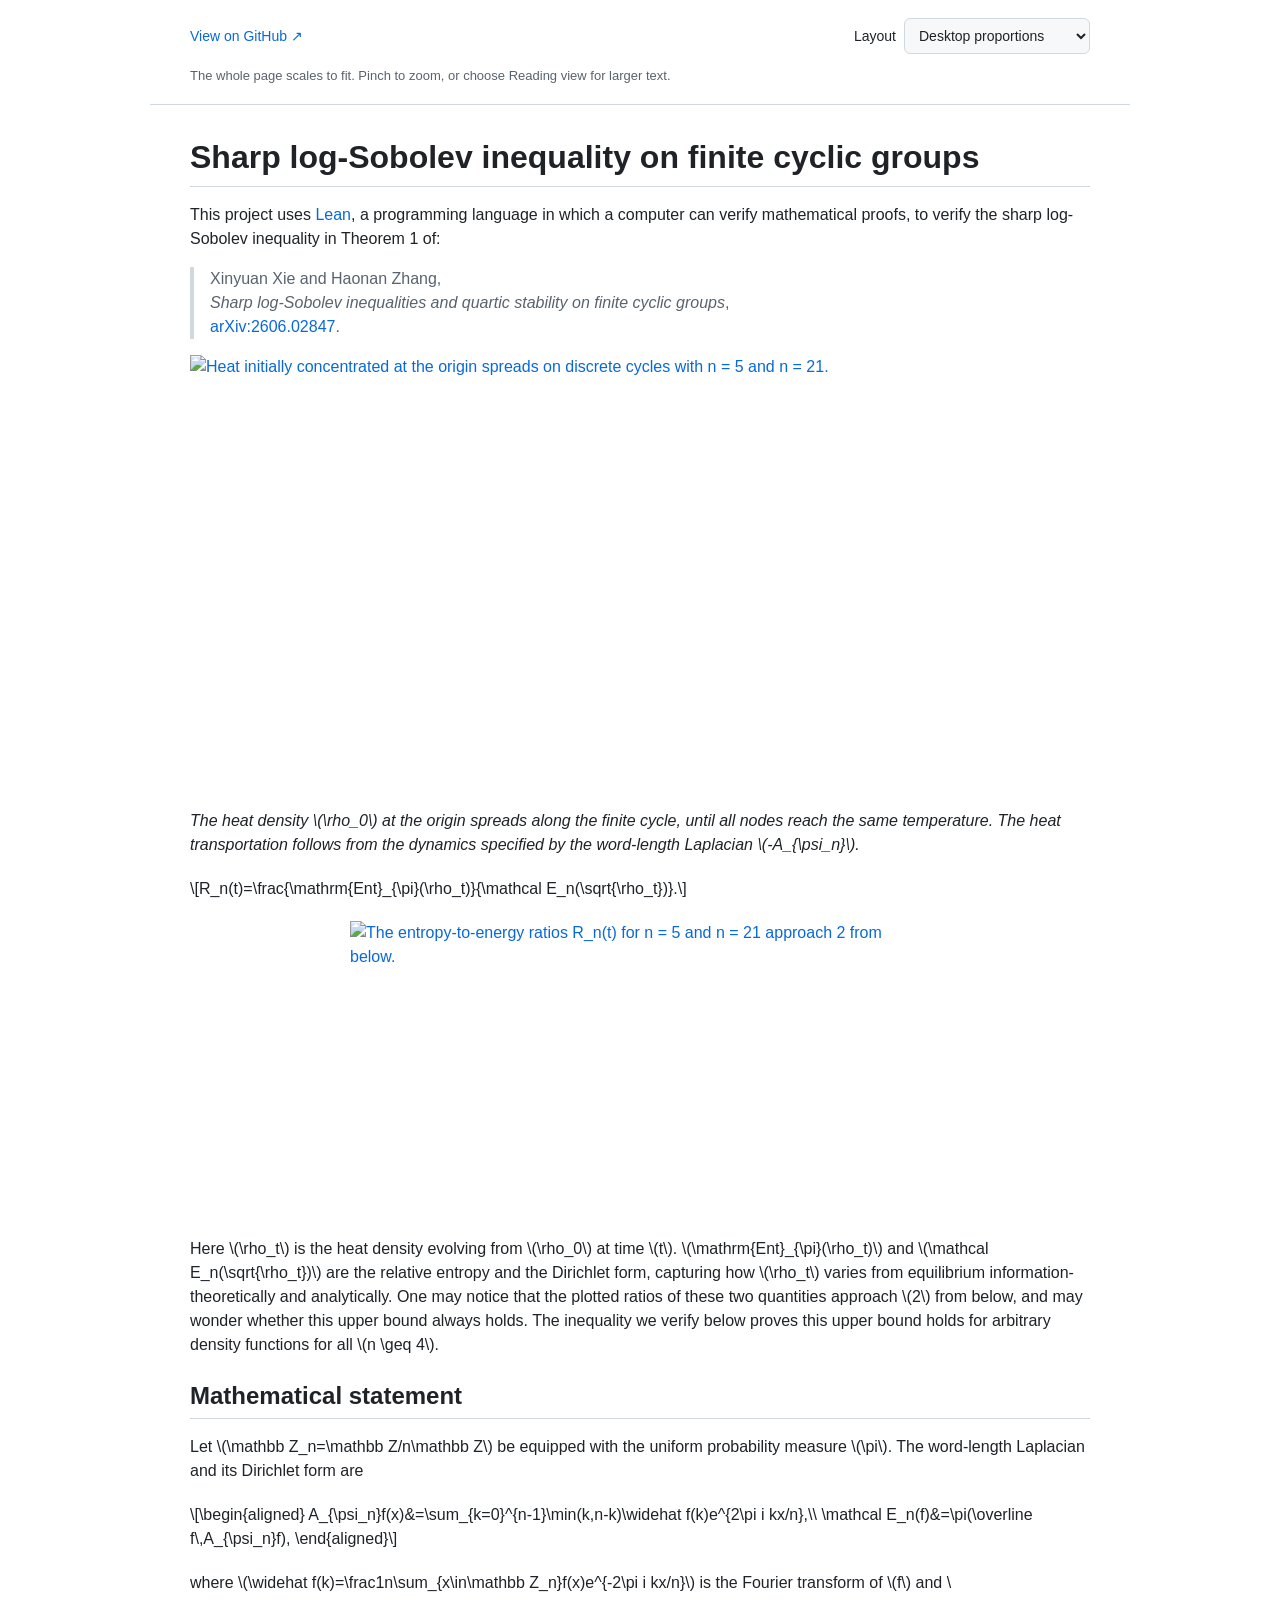
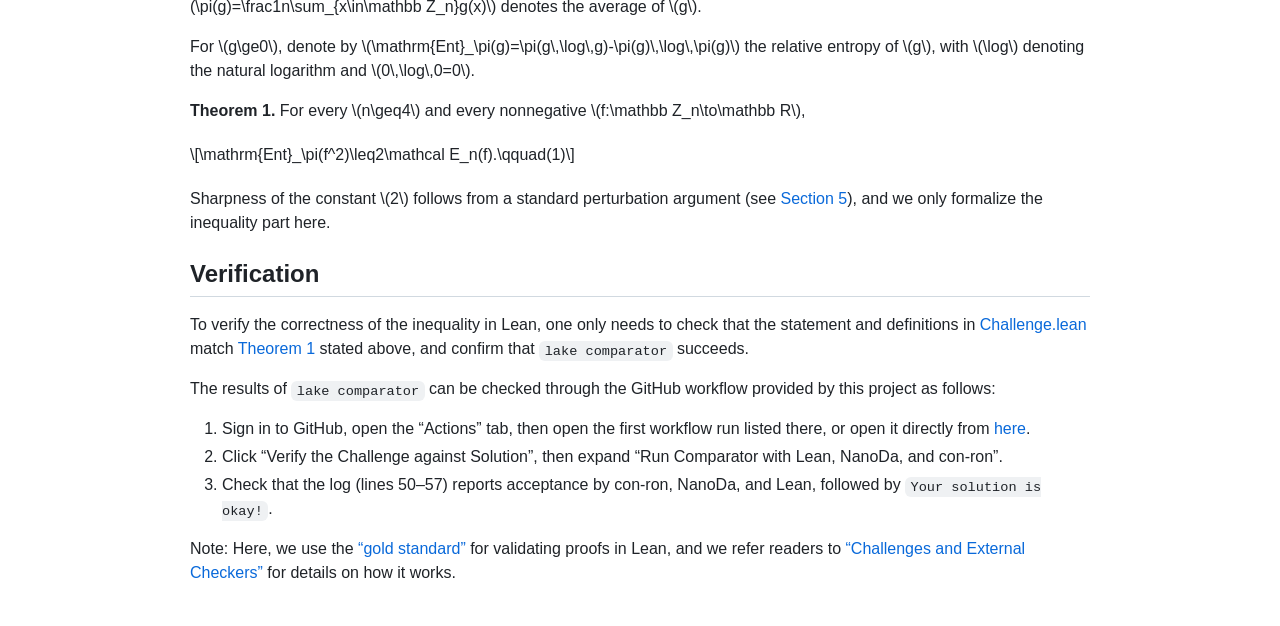
==== site/overview/index.html @ 0bfdbd58 "Add proportional project overview for GitHub Pages" ====
<!doctype html>
<html lang="en">
<head>
  <meta charset="utf-8">
  <meta name="viewport" content="width=device-width, initial-scale=1">
  <meta name="description" content="A Lean verification of the sharp log-Sobolev inequality on finite cyclic groups, with animations of heat flow and entropy decay.">
  <title>Sharp log-Sobolev inequality on finite cyclic groups</title>
  <link rel="stylesheet" href="overview.css">
  <script>
    window.MathJax = {
      tex: { inlineMath: [['\\(', '\\)']], displayMath: [['\\[', '\\]']] },
      svg: { fontCache: 'global' }
    };
  </script>
  <script defer src="https://cdn.jsdelivr.net/npm/mathjax@3.2.2/es5/tex-svg.js"></script>
  <script defer src="layout.js"></script>
</head>
<body>
  <header class="toolbar">
    <a class="repository-link" href="https://github.com/XinyuanXie-hub/cyclic-lsi-new">View on GitHub <span aria-hidden="true">↗</span></a>
    <label class="layout-control" hidden>
      Layout
      <select id="layout" aria-describedby="layout-hint">
        <option value="proportional">Desktop proportions</option>
        <option value="reading">Reading view</option>
      </select>
    </label>
    <p id="layout-hint" class="layout-hint" hidden>The whole page scales to fit. Pinch to zoom, or choose Reading view for larger text.</p>
  </header>

  <main id="page-frame" class="page-frame">
    <article id="readme" class="readme">
      <h1>Sharp log-Sobolev inequality on finite cyclic groups</h1>

      <p>This project uses <a href="https://lean-lang.org/">Lean</a>, a programming language in which a computer can verify mathematical proofs, to verify the sharp log-Sobolev inequality in Theorem 1 of:</p>

      <blockquote>
        <p>Xinyuan Xie and Haonan Zhang,<br>
          <em>Sharp log-Sobolev inequalities and quartic stability on finite cyclic groups</em>,<br>
          <a href="https://arxiv.org/abs/2606.02847">arXiv:2606.02847</a>.</p>
      </blockquote>

      <figure class="cycles">
        <a href="https://raw.githubusercontent.com/XinyuanXie-hub/cyclic-lsi-new/main/assets/word-length-semigroup.png">
          <img src="https://raw.githubusercontent.com/XinyuanXie-hub/cyclic-lsi-new/main/assets/word-length-semigroup.gif" width="2880" height="1400" alt="Heat initially concentrated at the origin spreads on discrete cycles with n = 5 and n = 21.">
        </a>
      </figure>

      <p><em>The heat density \(\rho_0\) at the origin spreads along the finite cycle, until all nodes reach the same temperature. The heat transportation follows from the dynamics specified by the word-length Laplacian \(-A_{\psi_n}\).</em></p>

      <div class="equation">
        \[R_n(t)=\frac{\mathrm{Ent}_{\pi}(\rho_t)}{\mathcal E_n(\sqrt{\rho_t})}.\]
      </div>

      <figure class="ratio">
        <a href="https://raw.githubusercontent.com/XinyuanXie-hub/cyclic-lsi-new/main/assets/entropy-energy-ratio.png">
          <img src="https://raw.githubusercontent.com/XinyuanXie-hub/cyclic-lsi-new/main/assets/entropy-energy-ratio.gif" width="2240" height="1160" alt="The entropy-to-energy ratios R_n(t) for n = 5 and n = 21 approach 2 from below.">
        </a>
      </figure>

      <p>Here \(\rho_t\) is the heat density evolving from \(\rho_0\) at time \(t\). \(\mathrm{Ent}_{\pi}(\rho_t)\) and \(\mathcal E_n(\sqrt{\rho_t})\) are the relative entropy and the Dirichlet form, capturing how \(\rho_t\) varies from equilibrium information-theoretically and analytically. One may notice that the plotted ratios of these two quantities approach \(2\) from below, and may wonder whether this upper bound always holds. The inequality we verify below proves this upper bound holds for arbitrary density functions for all \(n \geq 4\).</p>

      <h2>Mathematical statement</h2>

      <p>Let \(\mathbb Z_n=\mathbb Z/n\mathbb Z\) be equipped with the uniform probability measure \(\pi\). The word-length Laplacian and its Dirichlet form are</p>

      <div class="equation">
        \[\begin{aligned}
          A_{\psi_n}f(x)&amp;=\sum_{k=0}^{n-1}\min(k,n-k)\widehat f(k)e^{2\pi i kx/n},\\
          \mathcal E_n(f)&amp;=\pi(\overline f\,A_{\psi_n}f),
        \end{aligned}\]
      </div>

      <p>where \(\widehat f(k)=\frac1n\sum_{x\in\mathbb Z_n}f(x)e^{-2\pi i kx/n}\) is the Fourier transform of \(f\) and \(\pi(g)=\frac1n\sum_{x\in\mathbb Z_n}g(x)\) denotes the average of \(g\).</p>

      <p>For \(g\ge0\), denote by \(\mathrm{Ent}_\pi(g)=\pi(g\,\log\,g)-\pi(g)\,\log\,\pi(g)\) the relative entropy of \(g\), with \(\log\) denoting the natural logarithm and \(0\,\log\,0=0\).</p>

      <p id="theorem-1"><strong>Theorem 1.</strong> For every \(n\geq4\) and every nonnegative \(f:\mathbb Z_n\to\mathbb R\),</p>

      <div class="equation">
        \[\mathrm{Ent}_\pi(f^2)\leq2\mathcal E_n(f).\qquad(1)\]
      </div>

      <p>Sharpness of the constant \(2\) follows from a standard perturbation argument (see <a href="https://arxiv.org/html/2606.02847#S5">Section 5</a>), and we only formalize the inequality part here.</p>

      <h2>Verification</h2>

      <p>To verify the correctness of the inequality in Lean, one only needs to check that the statement and definitions in <a href="https://github.com/XinyuanXie-hub/cyclic-lsi-new/blob/main/Challenge.lean">Challenge.lean</a> match <a href="#theorem-1">Theorem 1</a> stated above, and confirm that <code>lake comparator</code> succeeds.</p>

      <p>The results of <code>lake comparator</code> can be checked through the GitHub workflow provided by this project as follows:</p>

      <ol>
        <li>Sign in to GitHub, open the “Actions” tab, then open the first workflow run listed there, or open it directly from <a href="../latest-run/">here</a>.</li>
        <li>Click “Verify the Challenge against Solution”, then expand “Run Comparator with Lean, NanoDa, and con-ron”.</li>
        <li>Check that the log (lines 50–57) reports acceptance by con-ron, NanoDa, and Lean, followed by <code>Your solution is okay!</code>.</li>
      </ol>

      <p>Note: Here, we use the <a href="https://lean-lang.org/doc/reference/latest/ValidatingProofs/#validating-comparator">“gold standard”</a> for validating proofs in Lean, and we refer readers to <a href="https://lean-lang.org/doc/reference/latest/Build-Tools-and-Distribution/Lake/#lake-comparator">“Challenges and External Checkers”</a> for details on how it works.</p>
    </article>
  </main>
</body>
</html>
---- site/overview/overview.css ----
:root {
  color-scheme: light;
  color: #1f2328;
  background: #fff;
  font-family: -apple-system, BlinkMacSystemFont, "Segoe UI", "Noto Sans", Helvetica, Arial, sans-serif;
  font-size: 16px;
  line-height: 1.5;
  -webkit-text-size-adjust: 100%;
  text-size-adjust: 100%;
}

* { box-sizing: border-box; }
body { margin: 0; }
[hidden] { display: none !important; }
a { color: #0969da; text-decoration: none; }
a:hover { text-decoration: underline; }
a:focus-visible, select:focus-visible { outline: 2px solid #0969da; outline-offset: 4px; }

.toolbar {
  display: flex;
  align-items: center;
  justify-content: space-between;
  flex-wrap: wrap;
  gap: 12px 20px;
  max-width: 980px;
  margin: 0 auto;
  padding: 18px 40px;
  border-bottom: 1px solid #d1d9e0;
  font-size: 14px;
}

.repository-link { font-weight: 500; }
.layout-control { display: flex; align-items: center; gap: 8px; }
select {
  min-height: 36px;
  max-width: 100%;
  padding: 6px 28px 6px 10px;
  border: 1px solid #d1d9e0;
  border-radius: 6px;
  color: inherit;
  background-color: #f6f8fa;
  font: inherit;
}
.layout-hint { flex-basis: 100%; margin: 0; color: #59636e; font-size: 13px; }

.page-frame { width: 100%; max-width: 980px; margin: 0 auto; }
.readme { width: 100%; padding: 32px 40px 40px; overflow-wrap: break-word; }
/* Clip the unscaled layout without creating an inner scroll container for anchors. */
html[data-layout="proportional"] .page-frame { overflow: clip; }
html[data-layout="proportional"] .readme {
  width: 980px;
  transform-origin: top left;
  transform: scale(var(--page-scale, 1));
}

h1, h2 { line-height: 1.25; font-weight: 600; padding-bottom: 0.3em; border-bottom: 1px solid #d1d9e0; }
h1 { margin: 0 0 16px; font-size: 32px; }
h2 { margin: 24px 0 16px; font-size: 24px; }
p, blockquote, figure, ol { margin: 0 0 16px; }
blockquote { padding: 0 1em; color: #59636e; border-left: 0.25em solid #d1d9e0; }
blockquote p { margin: 0; }
figure { margin-right: auto; margin-left: auto; }
figure a { display: block; }
figure img { display: block; width: 100%; height: auto; }
.cycles { width: 100%; }
.ratio { width: 64.444444%; }
.equation { margin: 20px 0; overflow-x: auto; overflow-y: hidden; }
ol { padding-left: 2em; }
li + li { margin-top: 4px; }
code { padding: 0.2em 0.4em; border-radius: 6px; background: #eff1f3; font: 85% ui-monospace, SFMono-Regular, Consolas, monospace; }
.readme > :last-child { margin-bottom: 0; }

@media (max-width: 600px) {
  .toolbar { padding: 12px 16px; }
  .readme { padding: 24px 16px 32px; }
  html[data-layout="proportional"] .readme { padding: 32px 40px 40px; }
  .layout-control { gap: 6px; }
  select { min-height: 44px; }
}

@media print {
  .toolbar { display: none; }
  html[data-layout="proportional"] .page-frame { height: auto !important; overflow: visible; }
  html[data-layout="proportional"] .readme { width: 100%; transform: none; }
  .readme { padding: 0; }
}
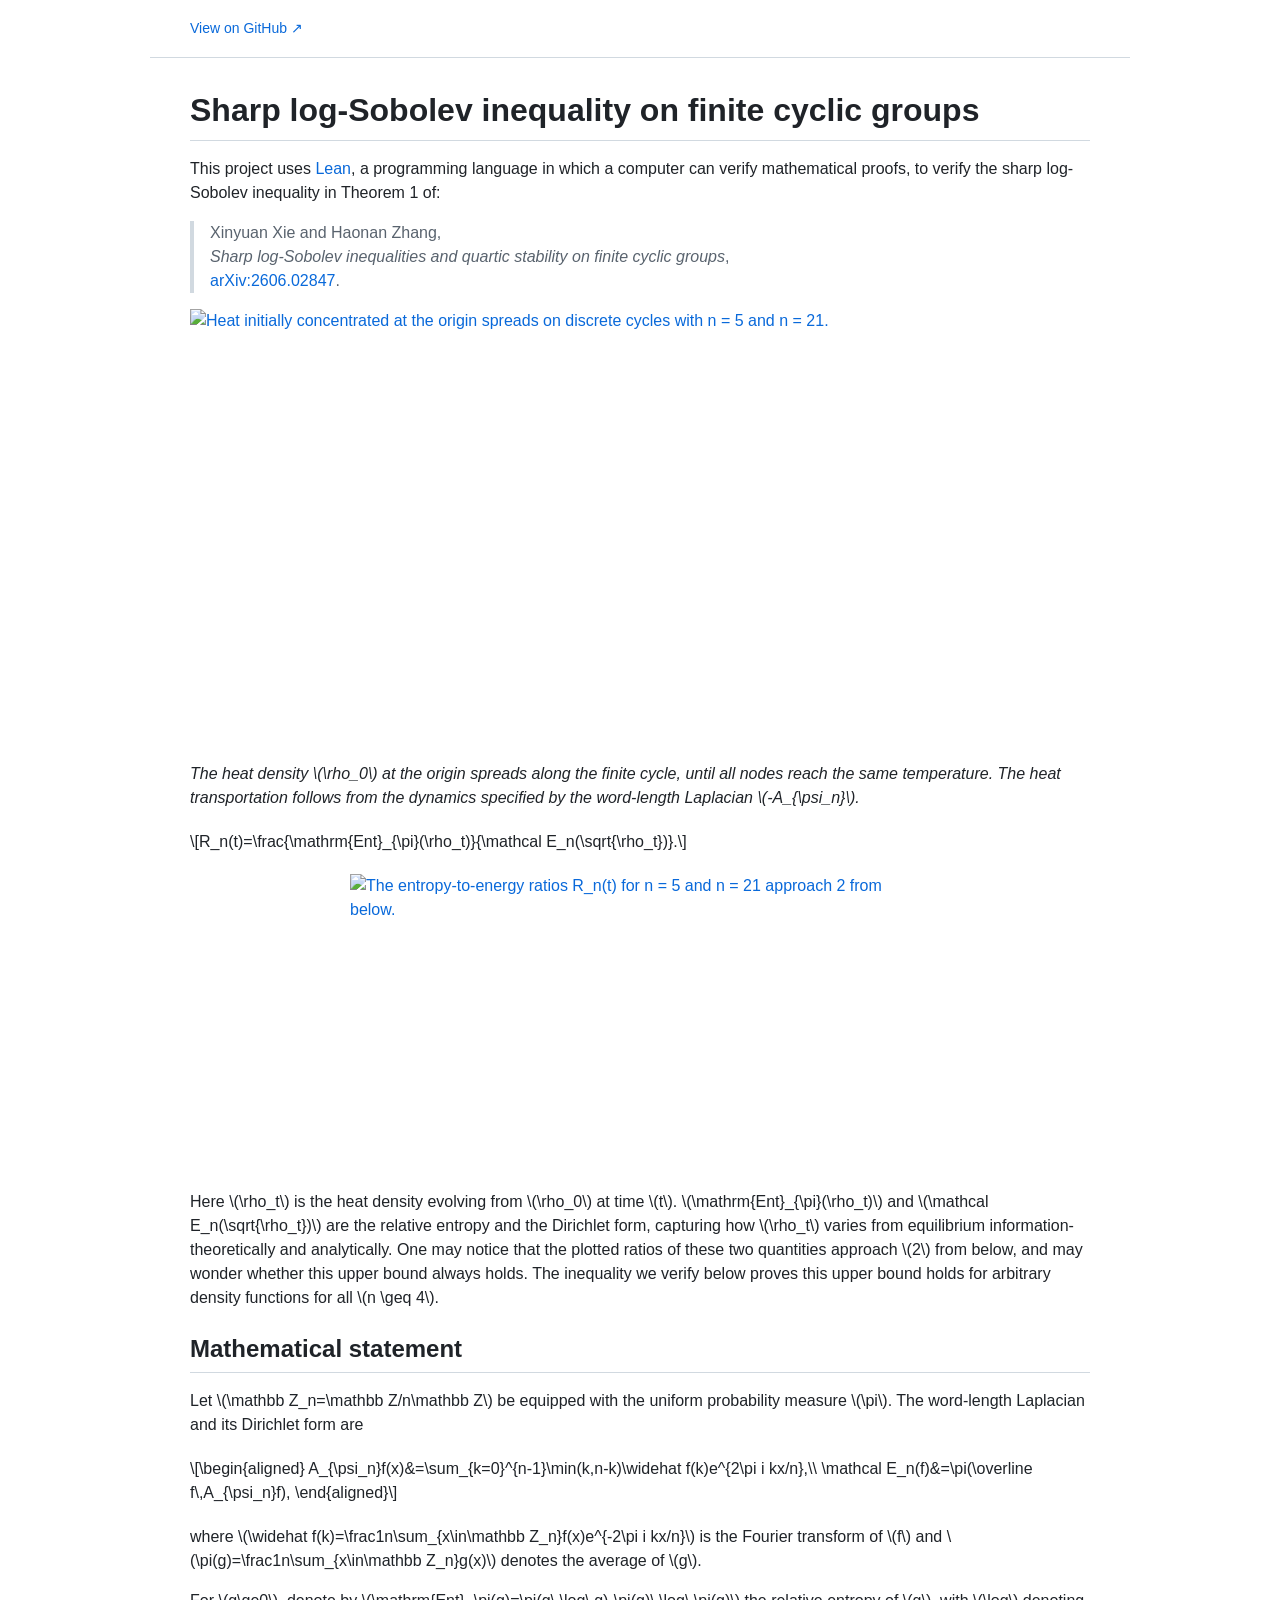
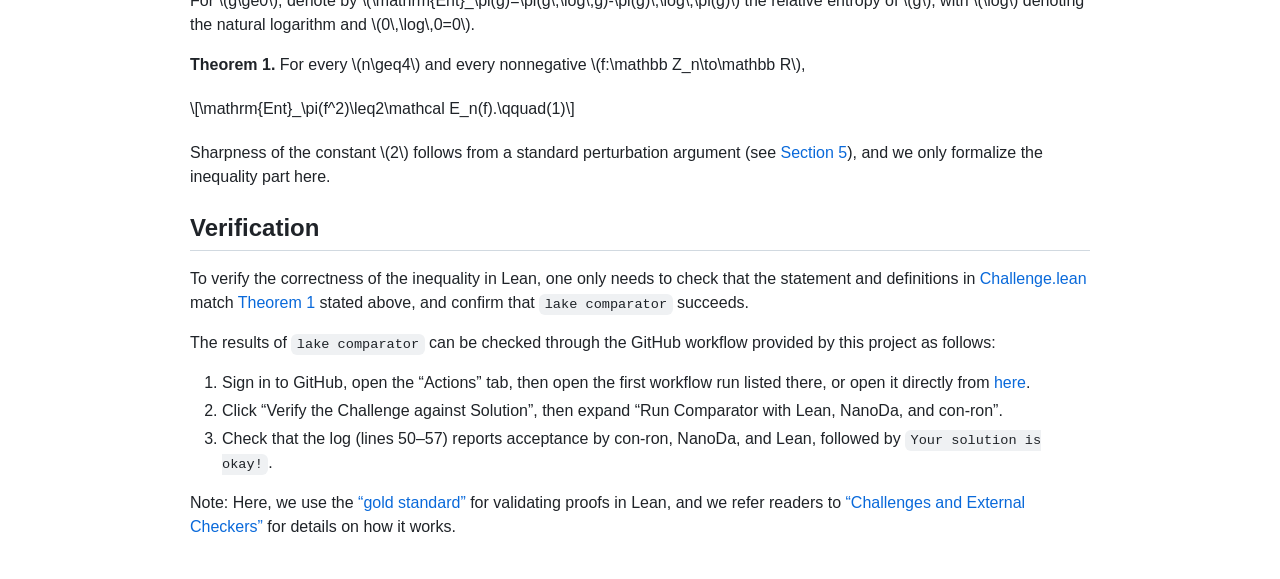
==== commit 1e292a16: "Simplify overview to a single proportional layout" ====
--- a/site/overview/index.html
+++ b/site/overview/index.html
@@ -13,19 +13,10 @@
     };
   </script>
   <script defer src="https://cdn.jsdelivr.net/npm/mathjax@3.2.2/es5/tex-svg.js"></script>
-  <script defer src="layout.js"></script>
 </head>
 <body>
   <header class="toolbar">
     <a class="repository-link" href="https://github.com/XinyuanXie-hub/cyclic-lsi-new">View on GitHub <span aria-hidden="true">↗</span></a>
-    <label class="layout-control" hidden>
-      Layout
-      <select id="layout" aria-describedby="layout-hint">
-        <option value="proportional">Desktop proportions</option>
-        <option value="reading">Reading view</option>
-      </select>
-    </label>
-    <p id="layout-hint" class="layout-hint" hidden>The whole page scales to fit. Pinch to zoom, or choose Reading view for larger text.</p>
   </header>
 
   <main id="page-frame" class="page-frame">
@@ -98,5 +89,17 @@
       <p>Note: Here, we use the <a href="https://lean-lang.org/doc/reference/latest/ValidatingProofs/#validating-comparator">“gold standard”</a> for validating proofs in Lean, and we refer readers to <a href="https://lean-lang.org/doc/reference/latest/Build-Tools-and-Distribution/Lake/#lake-comparator">“Challenges and External Checkers”</a> for details on how it works.</p>
     </article>
   </main>
+  <script>
+    const frame = document.getElementById('page-frame');
+    const page = document.getElementById('readme');
+    function fitPage() {
+      const scale = Math.min(1, frame.clientWidth / page.offsetWidth);
+      page.style.setProperty('--page-scale', scale);
+      frame.style.height = `${page.offsetHeight * scale}px`;
+    }
+    fitPage();
+    window.addEventListener('resize', fitPage);
+    new ResizeObserver(fitPage).observe(page);
+  </script>
 </body>
 </html>
--- a/site/overview/overview.css
+++ b/site/overview/overview.css
@@ -11,17 +11,11 @@
 
 * { box-sizing: border-box; }
 body { margin: 0; }
-[hidden] { display: none !important; }
 a { color: #0969da; text-decoration: none; }
 a:hover { text-decoration: underline; }
-a:focus-visible, select:focus-visible { outline: 2px solid #0969da; outline-offset: 4px; }
+a:focus-visible { outline: 2px solid #0969da; outline-offset: 4px; }
 
 .toolbar {
-  display: flex;
-  align-items: center;
-  justify-content: space-between;
-  flex-wrap: wrap;
-  gap: 12px 20px;
   max-width: 980px;
   margin: 0 auto;
   padding: 18px 40px;
@@ -30,25 +24,13 @@
 }
 
 .repository-link { font-weight: 500; }
-.layout-control { display: flex; align-items: center; gap: 8px; }
-select {
-  min-height: 36px;
-  max-width: 100%;
-  padding: 6px 28px 6px 10px;
-  border: 1px solid #d1d9e0;
-  border-radius: 6px;
-  color: inherit;
-  background-color: #f6f8fa;
-  font: inherit;
-}
-.layout-hint { flex-basis: 100%; margin: 0; color: #59636e; font-size: 13px; }
 
-.page-frame { width: 100%; max-width: 980px; margin: 0 auto; }
-.readme { width: 100%; padding: 32px 40px 40px; overflow-wrap: break-word; }
 /* Clip the unscaled layout without creating an inner scroll container for anchors. */
-html[data-layout="proportional"] .page-frame { overflow: clip; }
-html[data-layout="proportional"] .readme {
+.page-frame { width: 100%; max-width: 980px; margin: 0 auto; overflow: clip; }
+.readme {
   width: 980px;
+  padding: 32px 40px 40px;
+  overflow-wrap: break-word;
   transform-origin: top left;
   transform: scale(var(--page-scale, 1));
 }
@@ -72,15 +54,10 @@
 
 @media (max-width: 600px) {
   .toolbar { padding: 12px 16px; }
-  .readme { padding: 24px 16px 32px; }
-  html[data-layout="proportional"] .readme { padding: 32px 40px 40px; }
-  .layout-control { gap: 6px; }
-  select { min-height: 44px; }
 }
 
 @media print {
   .toolbar { display: none; }
-  html[data-layout="proportional"] .page-frame { height: auto !important; overflow: visible; }
-  html[data-layout="proportional"] .readme { width: 100%; transform: none; }
-  .readme { padding: 0; }
+  .page-frame { height: auto !important; overflow: visible; }
+  .readme { width: 100%; padding: 0; transform: none; }
 }
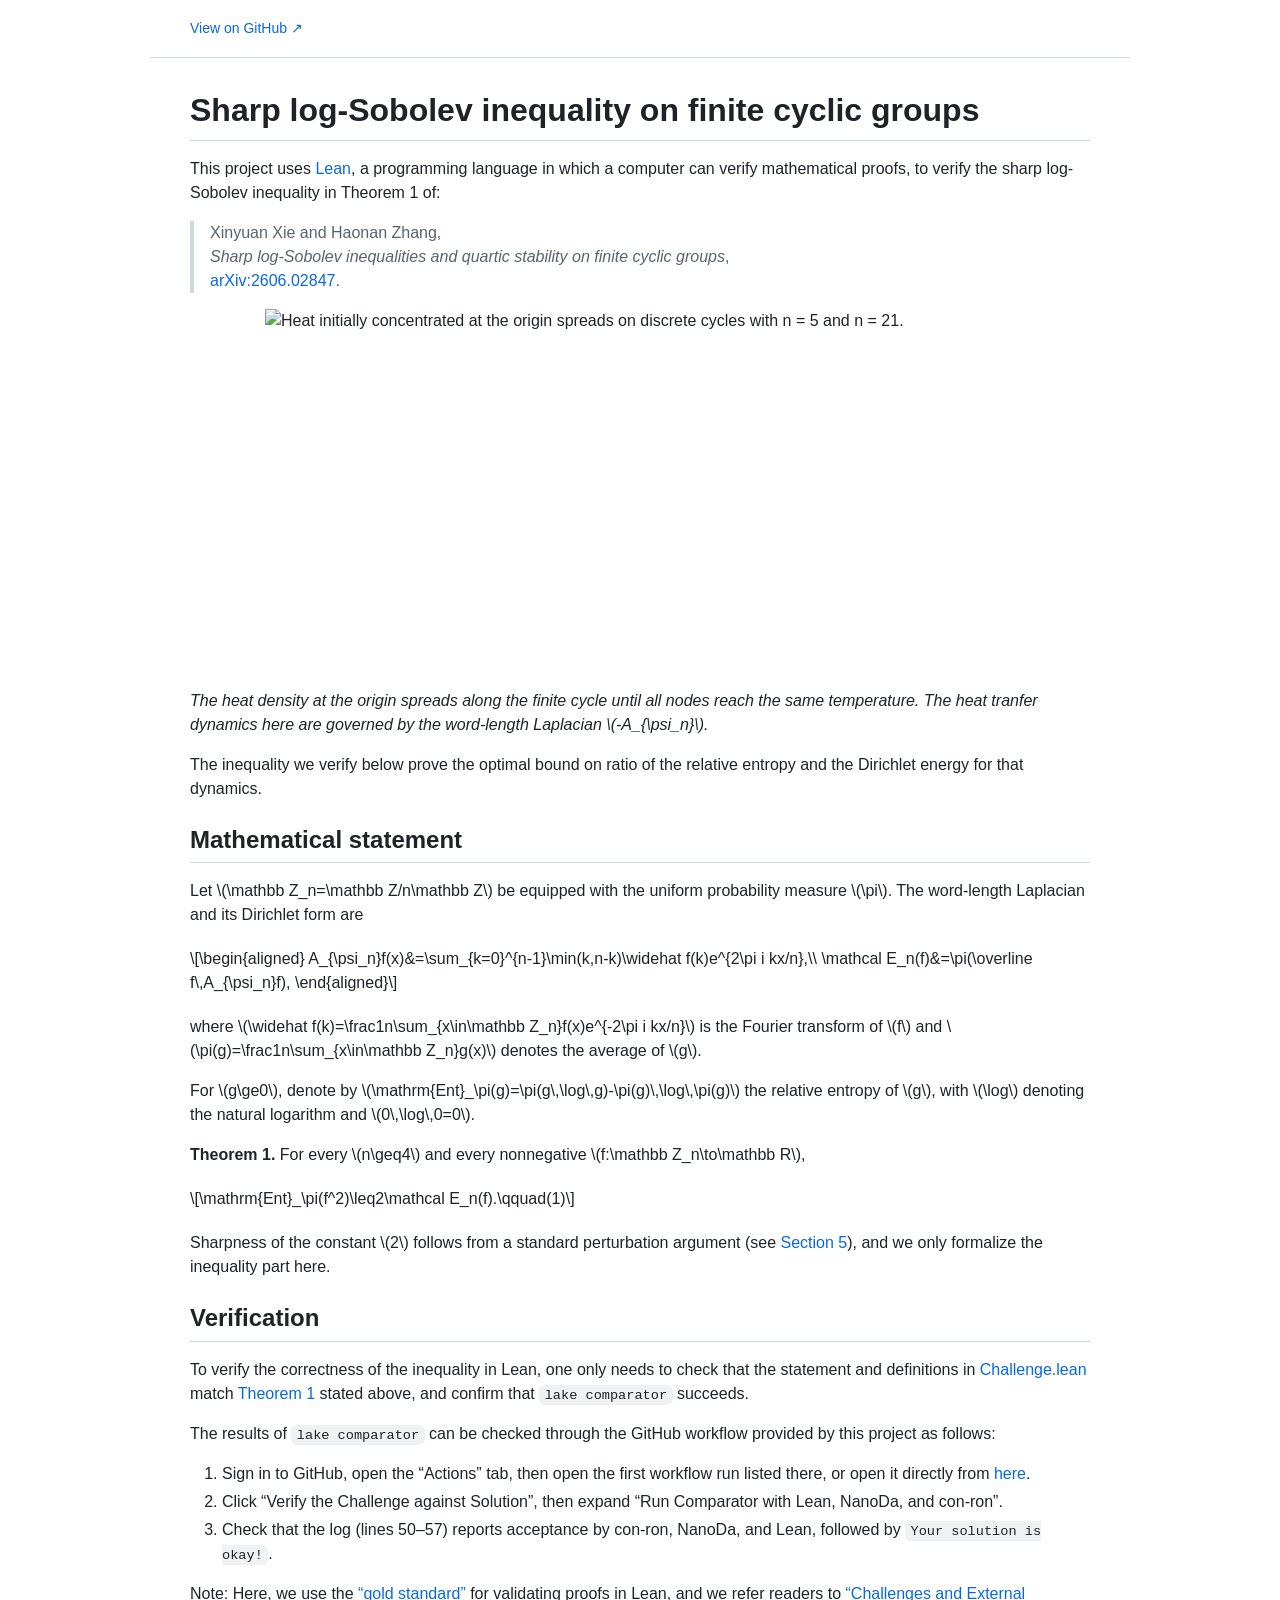
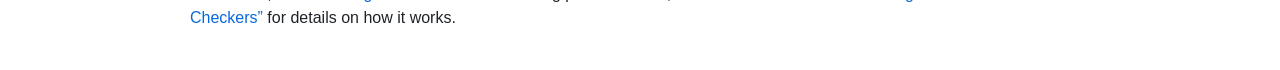
==== commit 5f0472a9: "Refine overview animations and remove static snapshots" ====
--- a/site/overview/index.html
+++ b/site/overview/index.html
@@ -3,7 +3,7 @@
 <head>
   <meta charset="utf-8">
   <meta name="viewport" content="width=device-width, initial-scale=1">
-  <meta name="description" content="A Lean verification of the sharp log-Sobolev inequality on finite cyclic groups, with animations of heat flow and entropy decay.">
+  <meta name="description" content="A Lean verification of the sharp log-Sobolev inequality on finite cyclic groups, with an animation of heat flow.">
   <title>Sharp log-Sobolev inequality on finite cyclic groups</title>
   <link rel="stylesheet" href="overview.css">
   <script>
@@ -32,24 +32,24 @@
       </blockquote>
 
       <figure class="cycles">
-        <a href="https://raw.githubusercontent.com/XinyuanXie-hub/cyclic-lsi-new/main/assets/word-length-semigroup.png">
-          <img src="https://raw.githubusercontent.com/XinyuanXie-hub/cyclic-lsi-new/main/assets/word-length-semigroup.gif" width="2880" height="1400" alt="Heat initially concentrated at the origin spreads on discrete cycles with n = 5 and n = 21.">
-        </a>
+        <img src="https://raw.githubusercontent.com/XinyuanXie-hub/cyclic-lsi-new/main/assets/word-length-semigroup.gif" width="1800" height="875" alt="Heat initially concentrated at the origin spreads on discrete cycles with n = 5 and n = 21.">
       </figure>
 
-      <p><em>The heat density \(\rho_0\) at the origin spreads along the finite cycle, until all nodes reach the same temperature. The heat transportation follows from the dynamics specified by the word-length Laplacian \(-A_{\psi_n}\).</em></p>
+      <p><em>The heat density at the origin spreads along the finite cycle until all nodes reach the same temperature. The heat tranfer dynamics here are governed by the word-length Laplacian \(-A_{\psi_n}\).</em></p>
 
+      <p>The inequality we verify below prove the optimal bound on ratio of the relative entropy and the Dirichlet energy for that dynamics.</p>
+
+      <!--
       <div class="equation">
         \[R_n(t)=\frac{\mathrm{Ent}_{\pi}(\rho_t)}{\mathcal E_n(\sqrt{\rho_t})}.\]
       </div>
 
       <figure class="ratio">
-        <a href="https://raw.githubusercontent.com/XinyuanXie-hub/cyclic-lsi-new/main/assets/entropy-energy-ratio.png">
-          <img src="https://raw.githubusercontent.com/XinyuanXie-hub/cyclic-lsi-new/main/assets/entropy-energy-ratio.gif" width="2240" height="1160" alt="The entropy-to-energy ratios R_n(t) for n = 5 and n = 21 approach 2 from below.">
-        </a>
+        <img src="https://raw.githubusercontent.com/XinyuanXie-hub/cyclic-lsi-new/main/assets/entropy-energy-ratio.gif" width="1120" height="580" alt="The entropy-to-energy ratios R_n(t) for n = 5 and n = 21 approach 2 from below.">
       </figure>
 
       <p>Here \(\rho_t\) is the heat density evolving from \(\rho_0\) at time \(t\). \(\mathrm{Ent}_{\pi}(\rho_t)\) and \(\mathcal E_n(\sqrt{\rho_t})\) are the relative entropy and the Dirichlet form, capturing how \(\rho_t\) varies from equilibrium information-theoretically and analytically. One may notice that the plotted ratios of these two quantities approach \(2\) from below, and may wonder whether this upper bound always holds. The inequality we verify below proves this upper bound holds for arbitrary density functions for all \(n \geq 4\).</p>
+      -->
 
       <h2>Mathematical statement</h2>
 
--- a/site/overview/overview.css
+++ b/site/overview/overview.css
@@ -42,9 +42,8 @@
 blockquote { padding: 0 1em; color: #59636e; border-left: 0.25em solid #d1d9e0; }
 blockquote p { margin: 0; }
 figure { margin-right: auto; margin-left: auto; }
-figure a { display: block; }
 figure img { display: block; width: 100%; height: auto; }
-.cycles { width: 100%; }
+.cycles { width: 750px; max-width: 100%; }
 .ratio { width: 64.444444%; }
 .equation { margin: 20px 0; overflow-x: auto; overflow-y: hidden; }
 ol { padding-left: 2em; }
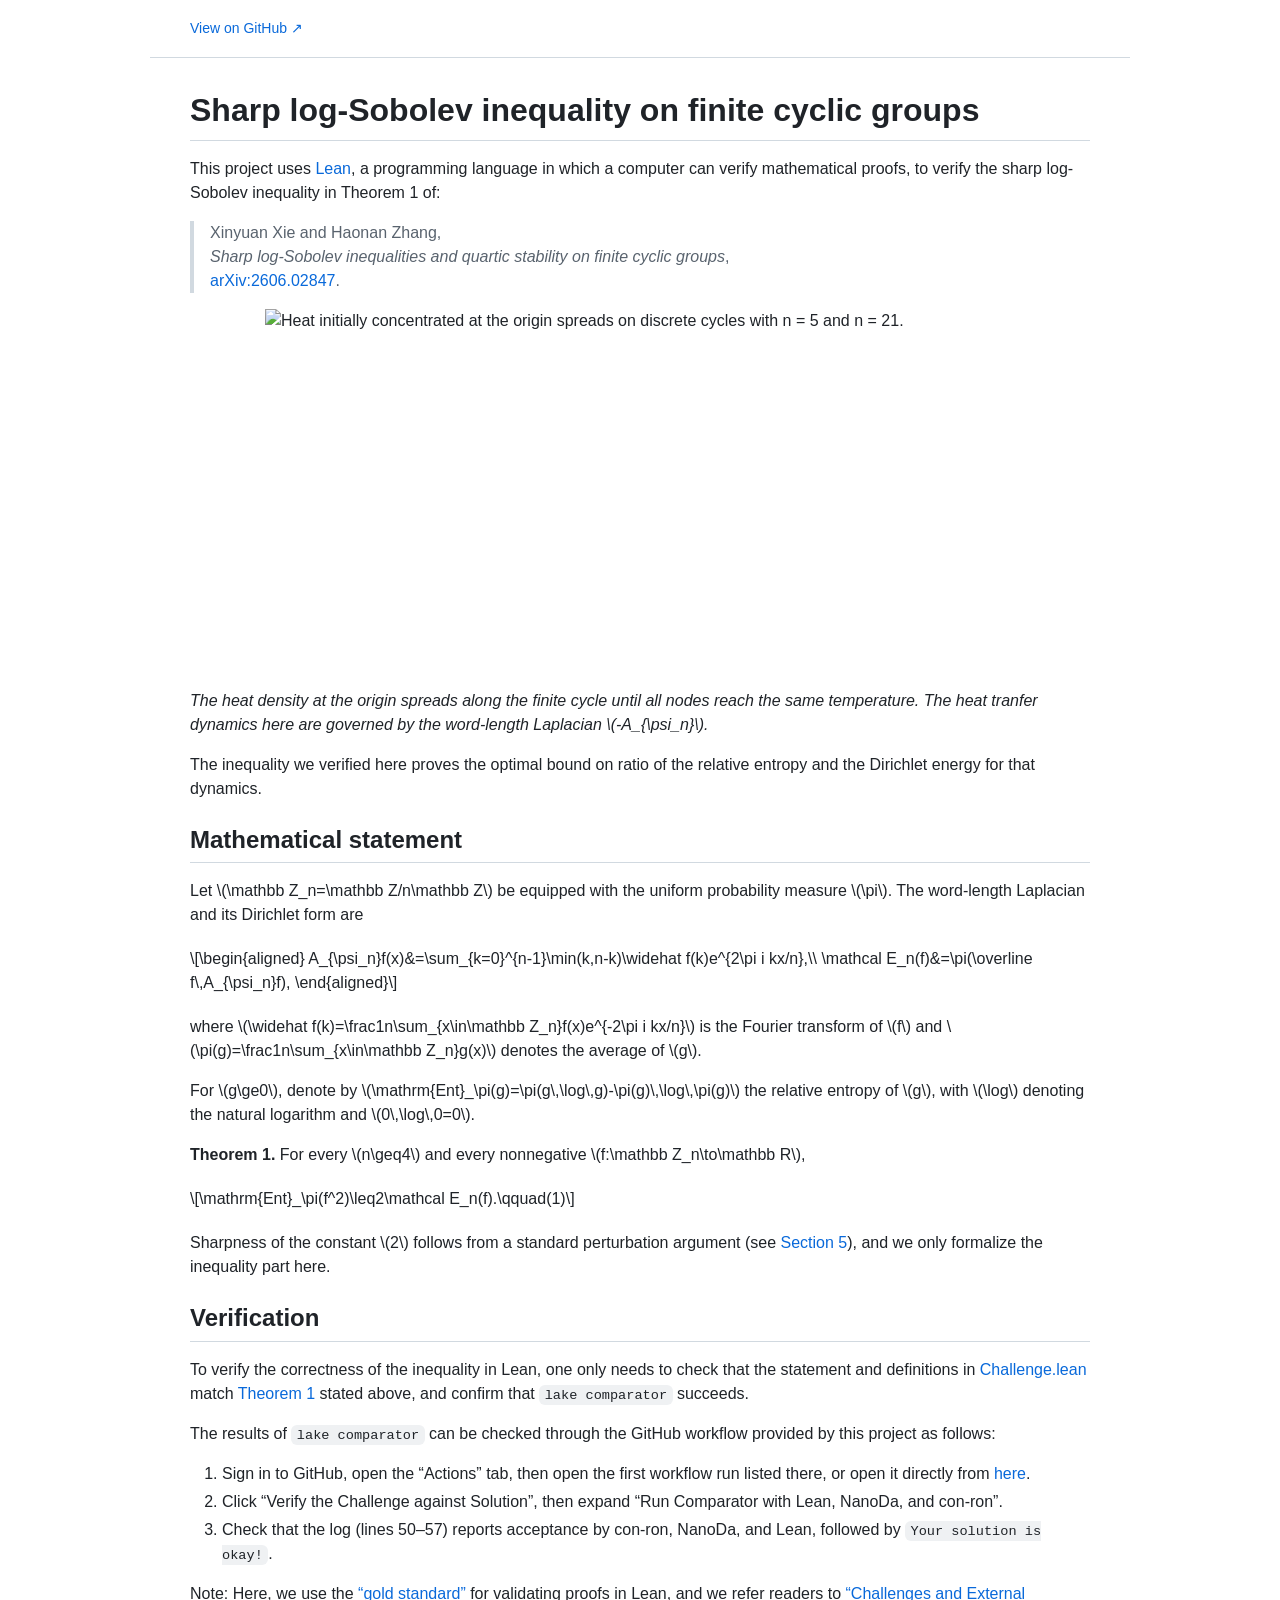
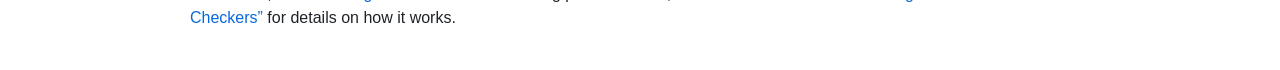
==== commit 405203b2: "Sync overview wording with README" ====
--- a/site/overview/index.html
+++ b/site/overview/index.html
@@ -37,7 +37,7 @@
 
       <p><em>The heat density at the origin spreads along the finite cycle until all nodes reach the same temperature. The heat tranfer dynamics here are governed by the word-length Laplacian \(-A_{\psi_n}\).</em></p>
 
-      <p>The inequality we verify below prove the optimal bound on ratio of the relative entropy and the Dirichlet energy for that dynamics.</p>
+      <p>The inequality we verified here proves the optimal bound on ratio of the relative entropy and the Dirichlet energy for that dynamics.</p>
 
       <!--
       <div class="equation">
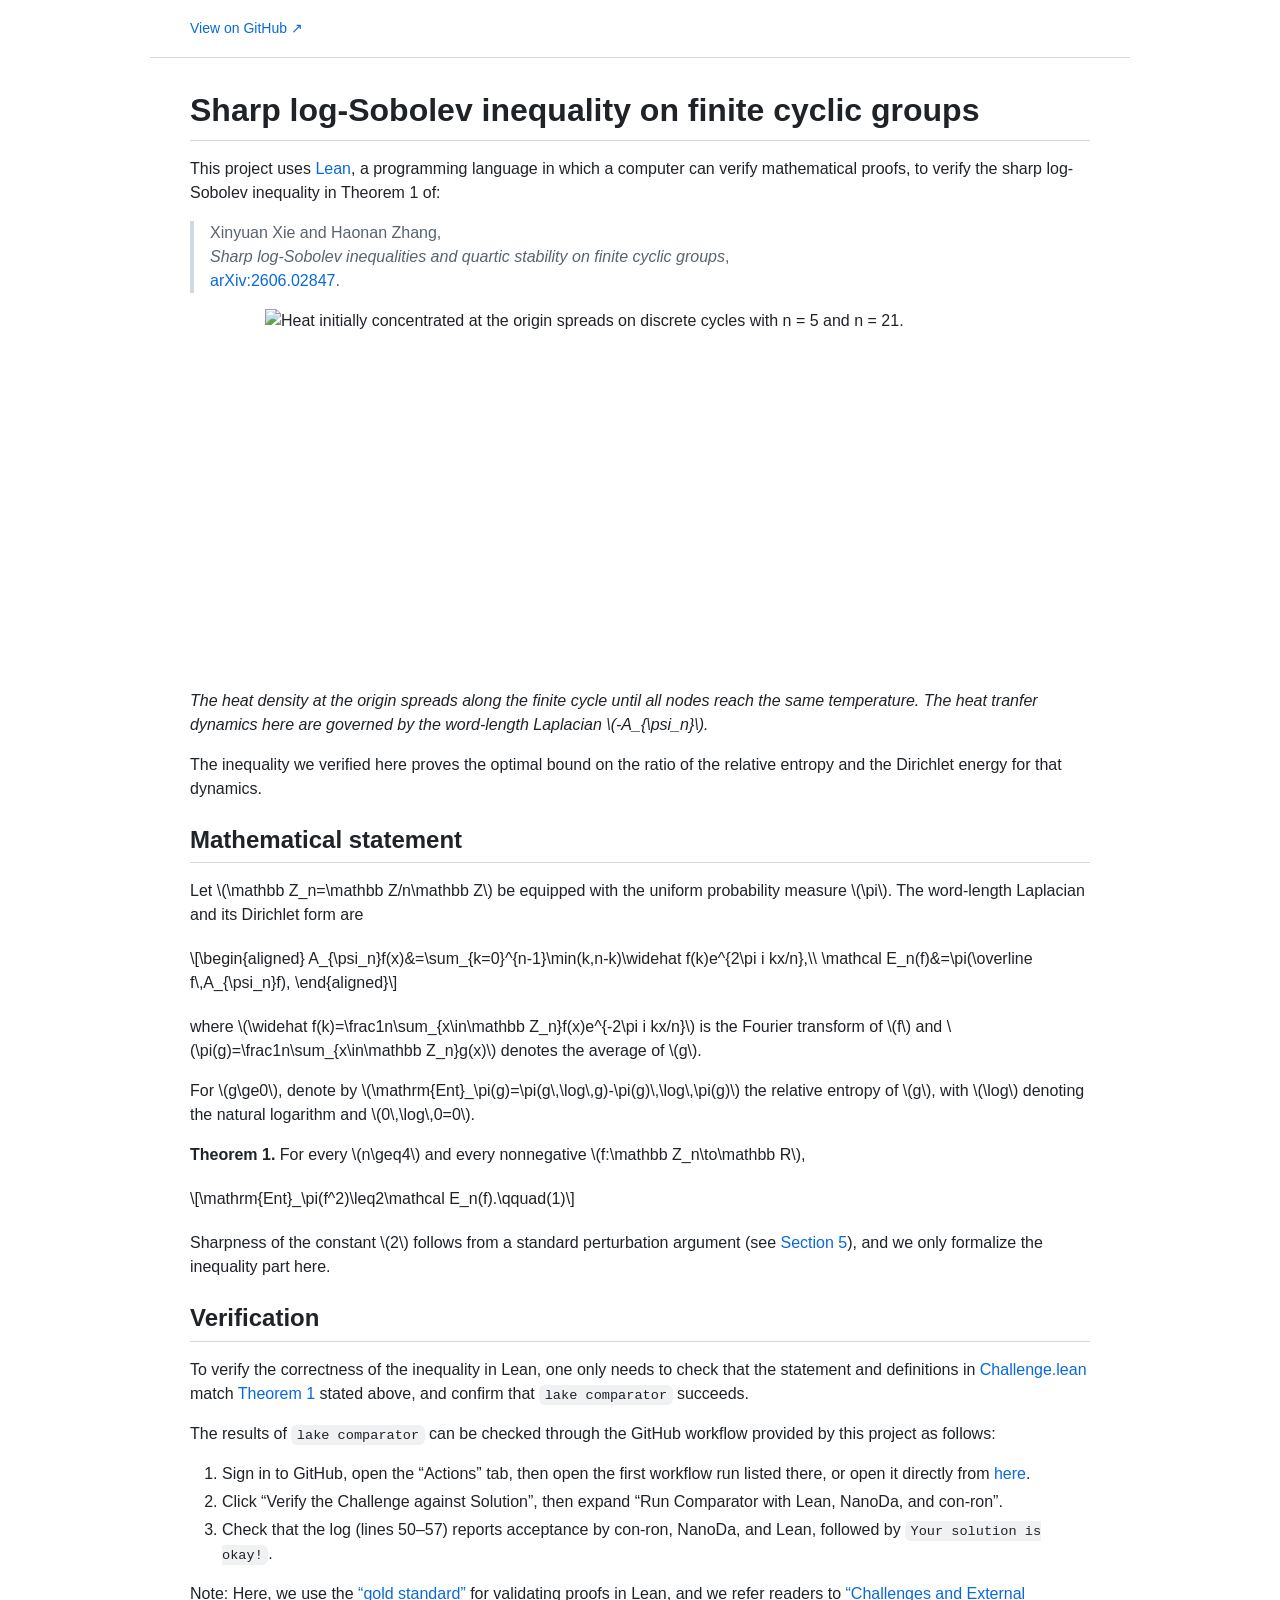
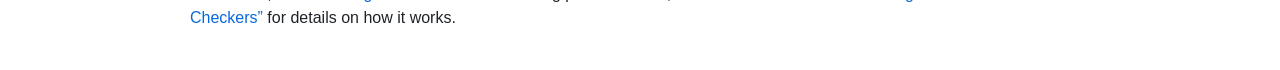
==== commit 4b4ff9a5: "Update index.html" ====
--- a/site/overview/index.html
+++ b/site/overview/index.html
@@ -37,7 +37,7 @@
 
       <p><em>The heat density at the origin spreads along the finite cycle until all nodes reach the same temperature. The heat tranfer dynamics here are governed by the word-length Laplacian \(-A_{\psi_n}\).</em></p>
 
-      <p>The inequality we verified here proves the optimal bound on ratio of the relative entropy and the Dirichlet energy for that dynamics.</p>
+      <p>The inequality we verified here proves the optimal bound on the ratio of the relative entropy and the Dirichlet energy for that dynamics.</p>
 
       <!--
       <div class="equation">
